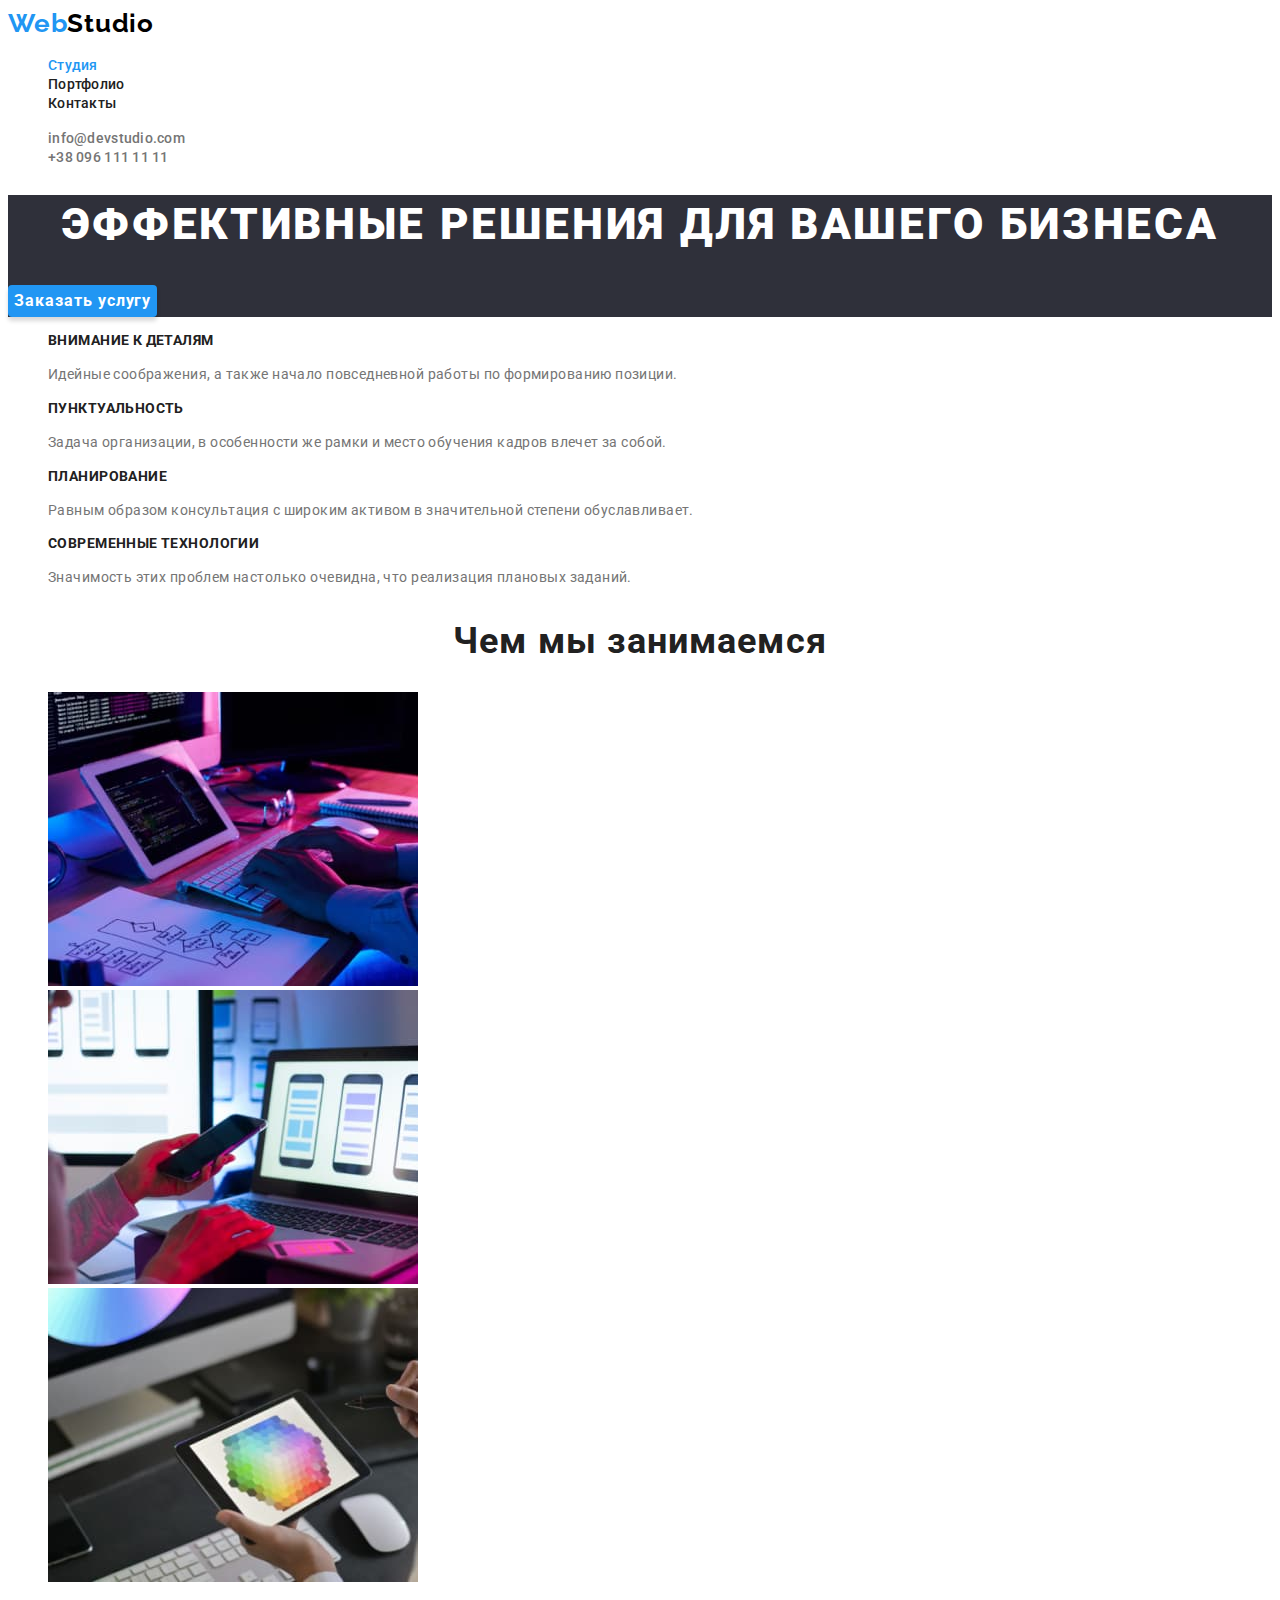
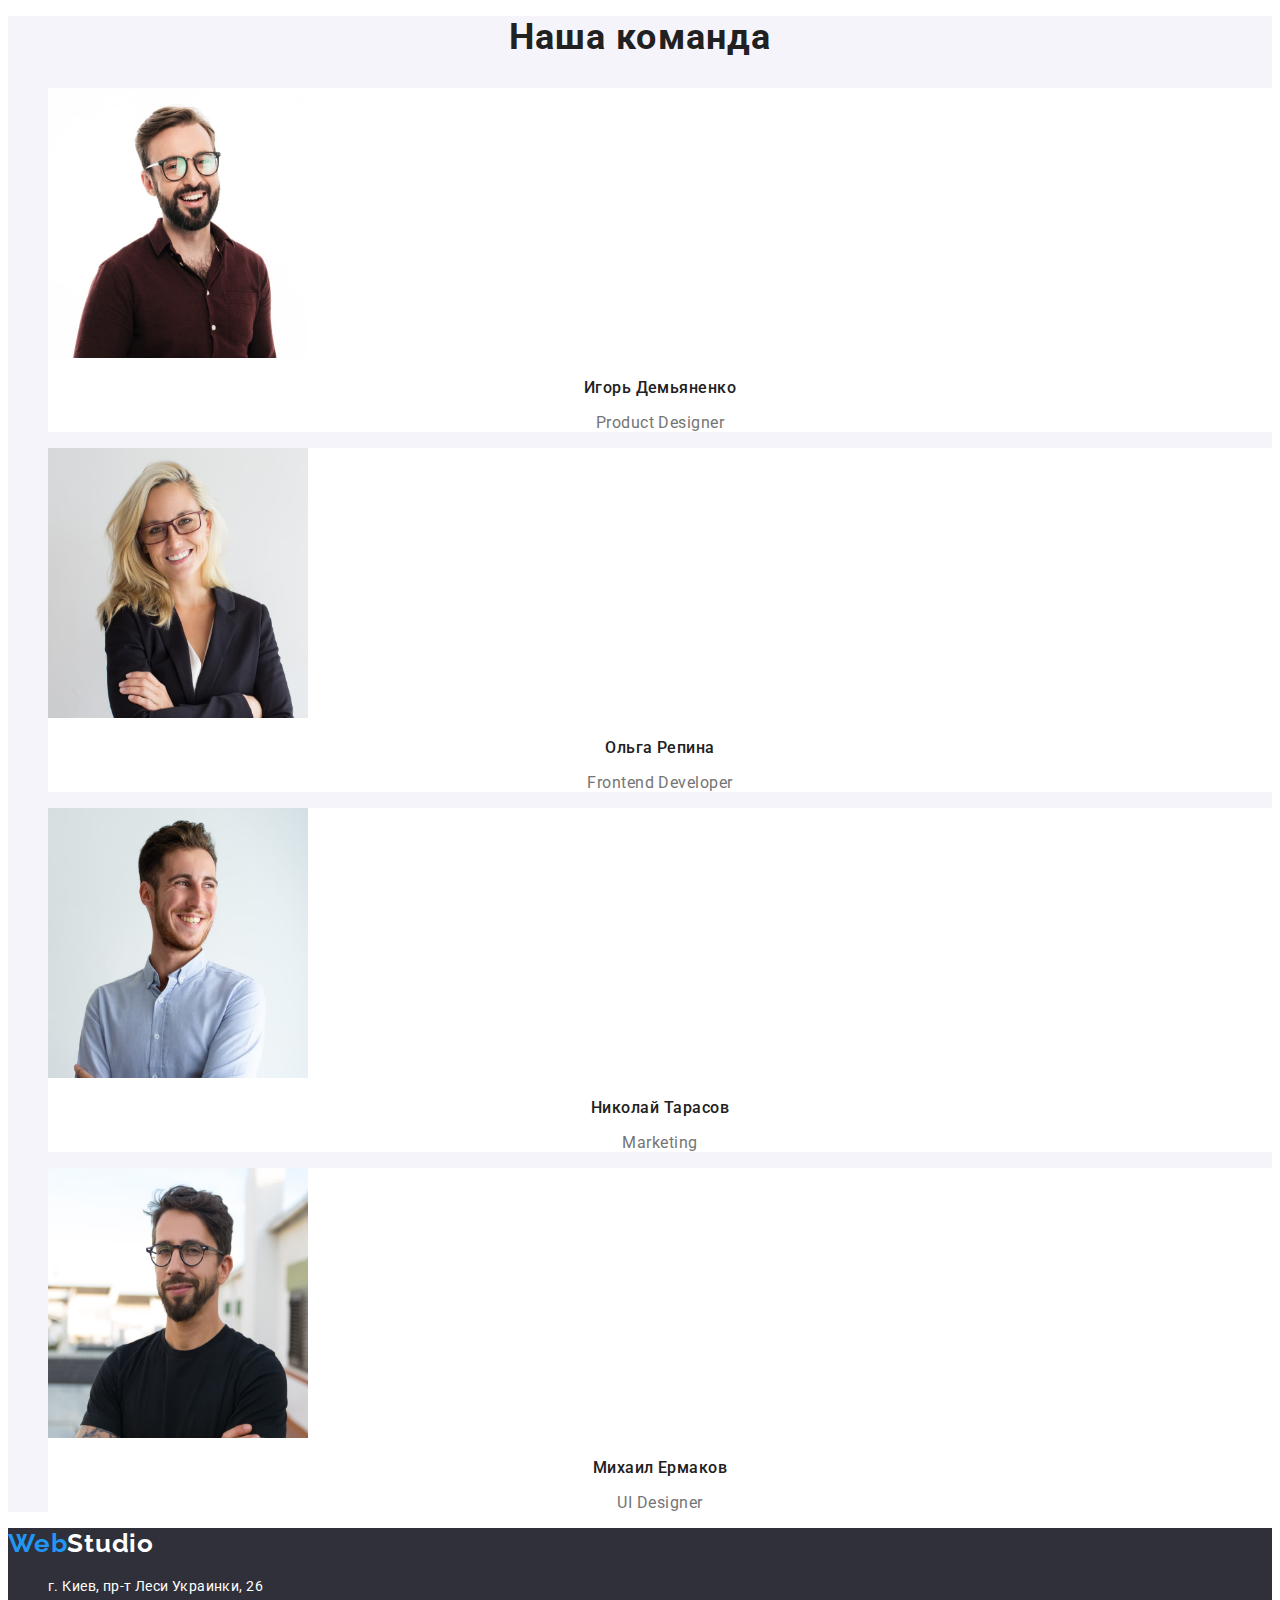
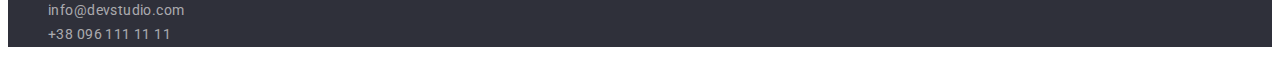
==== index.html @ 687f5101 "Добавляет файлы" ====
<!DOCTYPE html>
<html lang="ru">
<head>
    <meta charset="UTF-8">
    <meta http-equiv="X-UA-Compatible" content="IE=edge">
    <meta name="viewport" content="width=device-width, initial-scale=1.0">
    <title>Вебстудия</title>
    <link rel="preconnect" href="https://fonts.googleapis.com">
    <link rel="preconnect" href="https://fonts.gstatic.com" crossorigin>
    <link href="https://fonts.googleapis.com/css2?family=Raleway:wght@700&family=Roboto:wght@400;500;700;900&display=swap" rel="stylesheet">
    <link rel="stylesheet" href="./css/style.css">
</head>
<body>
    <!-- ===HEADER=== -->
    <header>
        <nav class="nav-list">
            <a href="./index.html" class="logo-web" lang="en">Web<span class="logo-studio-header" lang="en">Studio</span></a>
            <ul class="list">
                <li><a href="./index.html" class="nav-link current">Студия</a></li>
                <li><a href="./portfolio.html" class="nav-link">Портфолио</a></li>
                <li><a href="" class="nav-link">Контакты</a></li>
            </ul>
        </nav>
            <ul class="contacts-menu list">
                <li><a href="mailto:info@devstudio.com" class="contacts">info@devstudio.com</a></li>
                <li><a href="tel:+380961111111" class="contacts">+38 096 111 11 11</a></li>
            </ul>               
    </header>
    <main>
        <!-- ===HERO=== -->
        <section class="hero">
            <h1 class="hero-title">Эффективные решения для вашего бизнеса</h1>
            <button type="button" class="button-hero">Заказать услугу</button>
        </section>
        <!-- ===FEATURES=== -->
        <section class="features">
            <ul class="list">
                <li>
                    <h3 class="features-list">Внимание к деталям</h3>
                    <p class="features-text">Идейные соображения, а также начало повседневной работы по формированию позиции.</p>
                </li>
                <li>
                    <h3 class="features-list">Пунктуальность</h3>
                    <p class="features-text">Задача организации, в особенности же рамки и место обучения кадров влечет за собой.</p>  
                </li>
                <li>
                    <h3 class="features-list">Планирование</h3>
                    <p class="features-text">Равным образом консультация с широким активом в значительной степени обуславливает.</p>
                </li>
                <li>
                    <h3 class="features-list">Современные технологии</h3>
                    <p class="features-text">Значимость этих проблем настолько очевидна, что реализация плановых заданий.</p>
                </li>
            </ul>
        </section>
        <!-- ===WORK=== -->
        <section class="work">
            <h2 class="work-title">Чем мы занимаемся</h2>
            <ul class="list">
                <li><img src="./images/gallery/box1.jpg" alt="Сотрудник набирает код" width="370" height="294"></li>
                <li><img src="./images/gallery/box2.jpg" alt="Сотрудник разрабатывает дизайн" width="370" height="294"></li>
                <li><img src="./images/gallery/box3.jpg" alt="Сотрудник выбирает палитру" width="370" height="294"></li>
            </ul>
        </section>
        <!-- ===EMPLOYEES=== -->
        <section class="employees">
            <h2 class="employees-title">Наша команда</h2>
            <ul class="employees-list list">
                <li class="employees-card">
                    <img src="./images/employees/demyanenko.jpg" alt="Сотрудник1" width="260" height="270">
                    <h3 class="emloyees-name">Игорь Демьяненко</h3>
                    <p lang="en" class="employees-position">Product Designer</p>
                </li>
                <li class="employees-card">
                    <img src="./images/employees/repina.jpg" alt="Сотрудник2" width="260" height="270">
                    <h3 class="emloyees-name">Ольга Репина</h3>
                    <p lang="en" class="employees-position">Frontend Developer</p>
                </li>
                <li class="employees-card">
                    <img src="./images/employees/tarasov.jpg" alt="Сотрудник3" width="260" height="270">
                    <h3 class="emloyees-name">Николай Тарасов</h3>
                    <p lang="en" class="employees-position">Marketing</p>
                </li>
                <li class="employees-card">
                    <img src="./images/employees/ermakov.jpg" alt="Сотрудник4" width="260" height="270">
                    <h3 class="emloyees-name">Михаил Ермаков</h3>
                    <p lang="en" class="employees-position">UI Designer</p>
                </li>
            </ul>
        </section>
    </main>
   <!-- ===FOOTER=== -->
   <footer class="footer">
    <a href="./index.html" class="logo-web">Web<span class="logo-studio-footer">Studio</span></a>
    <address class="address">
        <ul class="list">
            <li><a href="https://goo.gl/maps/pquwaDmDGUW4F4mW9" target="_blank" rel="noopen noreferrer" class="address-office">г. Киев, пр-т Леси Украинки, 26</a></li>
            <li><a href="mailto:info@devstudio.com" class="contacts-footer">info@devstudio.com</a></li>
            <li><a href="tel:+380961111111" class="contacts-footer">+38 096 111 11 11</a></li>
        </ul>
    </address>   
</footer>
</body>
</html>
---- css/style.css ----
:root {
    --primary-background-color: #FFFFFF;
    --secondary-background-color: #F5F4FA;
    --footer-background-color: #2F303A;
    --employee-background-color: #F5F4FA;
    --hover-bg-color-button: #188CE8;
    --primary-text-color: #212121;
    --title-text-color: #757575;
    --accent-color: #2196F3;
    --shadows-color: #ECECEC;
    --second-logo-color: #000000;
 }

body {
    background-color: var(--primary-background-color);
    color: var(--primary-text-color);
    font-family: 'Roboto', sans-serif;
}
.list {
    list-style: none;
}
a {
    text-decoration: none;
}
[type] {
    font-family: 'Roboto';
    font-style: normal;
}

/* ===HEADER=== */
.logo-web {
    color: var(--accent-color);
    font-family: 'Raleway', sans-serif;
    font-size: 26px;
    font-weight: bold;
}
.logo-studio-header {
    color: var(--second-logo-color);
    font-family: 'Raleway', sans-serif;
    font-size: 26px;
    font-weight: bold;
}
.logo-web:focus,
.logo-studio:focus {
    color: var(--accent-color);
}

.nav-list .nav-link {
    color: var(--primary-text-color);
    font-weight: 500;
    font-size: 14px;
    line-height: 1.14;
    letter-spacing: 0.02em;
}
.nav-link:hover,
.nav-link:focus {
    color: var(--accent-color);
}
.contacts-menu .contacts {
    color: var(--title-text-color);
    font-weight: 500;
    font-size: 14px;
    line-height: 1.14;
    letter-spacing: 0.02em;
}
.contacts:hover,
.contacts:focus {
    color: var(--accent-color);
}
.nav-list .current {
    color: var(--accent-color);
}

/* ===HERO=== */
.hero {
    background-color: var(--footer-background-color);
}
.hero-title {
    font-weight: 900;
    font-size: 44px;
    line-height: 1.36;
    text-align: center;
    letter-spacing: 0.06em;
    text-transform: uppercase;
    color: var(--primary-background-color);
}
.button-hero {
    font-weight: 700;
    font-size: 16px;
    line-height: 1.88;    
    letter-spacing: 0.06em;
    color: var(--primary-background-color);
    background: var(--accent-color);
    box-shadow: 0px 4px 4px rgba(0, 0, 0, 0.15);
    border-radius: 4px;
    border: transparent;
    cursor: pointer;
}
.button-hero:hover,
.button-hero:focus {
    background-color: var(--hover-bg-color-button);
}

/* <!-- ===FEATURES=== --> */
.features .features-list {
    font-weight: 700;
    font-size: 14px;
    line-height: 1.14;
    letter-spacing: 0.03em;
    text-transform: uppercase;
    color: var(--primary-text-color);
}
.features .features-text {
    font-size: 14px;
    line-height: 1.71;
    letter-spacing: 0.03em;
    color: var(--title-text-color);
    }

    /* <!-- ===WORK=== --> */
.work .work-title {
    font-weight: 700;
    font-size: 36px;
    line-height: 1.17;
    text-align: center;
    letter-spacing: 0.03em;
    color: var(--primary-text-color);     
    }

    /* <!-- ===EMPLOYEES=== --> */
.employees {
    background-color: var(--employee-background-color);
    }
.employees-card {
    background-color: var(--primary-background-color);
}
.employees .employees-title {
    font-weight: 700;
    font-size: 36px;
    line-height: 1.17;
    text-align: center;
    letter-spacing: 0.03em;
    color: var(--primary-text-color);       
    }
.employees .emloyees-name {
    font-weight: 500;
    font-size: 16px;
    line-height: 1.19;
    text-align: center;
    letter-spacing: 0.03em;
    color: var(--primary-text-color);
}
.employees .employees-position {
    font-size: 16px;
    line-height: 1.19;
    text-align: center;
    letter-spacing: 0.03em;
    color: var(--title-text-color);
}

/* <!-- ===FOOTER=== --> */
.footer {
    background-color: var(--footer-background-color);
}
.logo-web {
    font-family: 'Raleway';
    font-style: normal;
    font-weight: 700;
    font-size: 26px;
    line-height: 1.19;
    letter-spacing: 0.03em;
    color: var(--accent-color);
}
.logo-studio-footer {
    color: var(--primary-background-color);
    font-family: 'Raleway';
    font-style: normal;
    font-weight: 700;
    font-size: 26px;
    line-height: 1.19;
    letter-spacing: 0.03em;
}

.address .address-office {
    font-style: normal;
    font-weight: 400;
    font-size: 14px;
    line-height: 1.71;
    letter-spacing: 0.03em;
    color: var(--primary-background-color);
    }
.address .contacts-footer {
    font-style: normal;
    font-weight: 400;
    font-size: 14px;
    line-height: 1.71;
    letter-spacing: 0.03em;
    color: rgba(255, 255, 255, 0.6);
}
.address-office:focus,
.contacts-footer:focus,
.address-office:hover,
.contacts-footer:hover {
    color: var(--accent-color);
}

/* ===POTFOLIO=== */
.menu .button-menu {
    font-weight: 500;
    font-size: 16px;
    line-height: 1.6;
    letter-spacing: 0.03em;
    border: transparent;
    color: var(--primary-text-color);
    background-color: var(--employee-background-color);
    cursor: pointer;
}
.button-menu:hover,
.button-menu:focus {
    font-weight: 500;
    font-size: 16px;
    line-height: 1.6;
    text-align: center;
    letter-spacing: 0.03em;
    background-color: #2196F3;
    color: var(--primary-background-color);
    box-shadow: 0px 3px 1px rgba(0, 0, 0, 0.1), 0px 1px 2px rgba(0, 0, 0, 0.08), 0px 2px 2px rgba(0, 0, 0, 0.12);
    border-radius: 4px;
}
.sub-menu .sub-menu-title {
    font-weight: 700;
    font-size: 18px;
    line-height: 2;
    letter-spacing: 0.06em;
    columns: var(--primary-text-color);
}
.sub-menu .sub-menu-text {
    font-size: 16px;
    line-height: 1.88;
    letter-spacing: 0.03em;
    color: var(--title-text-color);
}
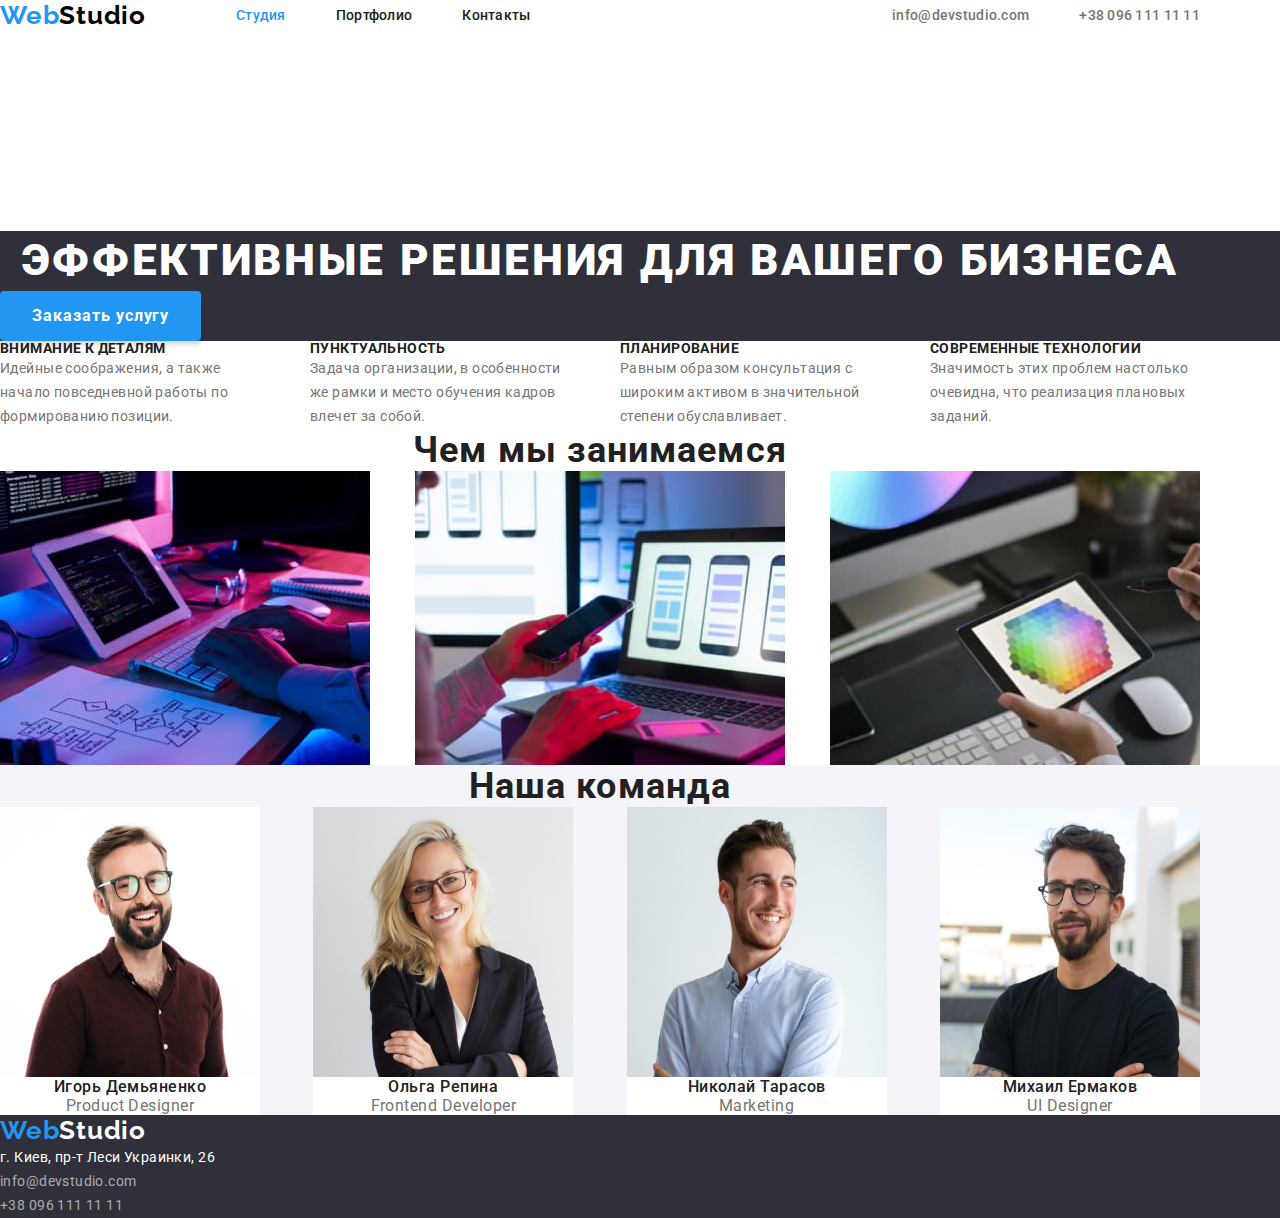
==== commit f3302742: "Добавляет флексбоксы" ====
--- a/index.html
+++ b/index.html
@@ -8,97 +8,112 @@
     <link rel="preconnect" href="https://fonts.googleapis.com">
     <link rel="preconnect" href="https://fonts.gstatic.com" crossorigin>
     <link href="https://fonts.googleapis.com/css2?family=Raleway:wght@700&family=Roboto:wght@400;500;700;900&display=swap" rel="stylesheet">
+    <link rel="stylesheet" href="https://cdn.jsdelivr.net/npm/modern-normalize@1.1.0/modern-normalize.min.css">
     <link rel="stylesheet" href="./css/style.css">
 </head>
 <body>
     <!-- ===HEADER=== -->
     <header>
-        <nav class="nav-list">
-            <a href="./index.html" class="logo-web" lang="en">Web<span class="logo-studio-header" lang="en">Studio</span></a>
-            <ul class="list">
-                <li><a href="./index.html" class="nav-link current">Студия</a></li>
-                <li><a href="./portfolio.html" class="nav-link">Портфолио</a></li>
-                <li><a href="" class="nav-link">Контакты</a></li>
-            </ul>
-        </nav>
-            <ul class="contacts-menu list">
-                <li><a href="mailto:info@devstudio.com" class="contacts">info@devstudio.com</a></li>
-                <li><a href="tel:+380961111111" class="contacts">+38 096 111 11 11</a></li>
-            </ul>               
+        <div class="container">
+            <div class="menu-container">
+                <nav class="nav-list">
+                    <a href="./index.html" class="logo-web" lang="en">Web<span class="logo-studio-header" lang="en">Studio</span></a>
+                    <ul class="site-nav list">
+                        <li class="item"><a href="./index.html" class="nav-link current">Студия</a></li>
+                        <li class="item"><a href="./portfolio.html" class="nav-link">Портфолио</a></li>
+                        <li class="item"><a href="" class="nav-link">Контакты</a></li>
+                    </ul>
+                </nav>
+                    <ul class="contacts-menu list">
+                        <li class="item"><a href="mailto:info@devstudio.com" class="contacts">info@devstudio.com</a></li>
+                        <li class="item"><a href="tel:+380961111111" class="contacts">+38 096 111 11 11</a></li>
+                    </ul>       
+            </div>        
+        </div>
     </header>
     <main>
         <!-- ===HERO=== -->
         <section class="hero">
-            <h1 class="hero-title">Эффективные решения для вашего бизнеса</h1>
-            <button type="button" class="button-hero">Заказать услугу</button>
+            <div class="container">
+                <h1 class="hero-title">Эффективные решения для вашего бизнеса</h1>
+                <button type="button" class="button-hero">Заказать услугу</button>
+            </div>
         </section>
         <!-- ===FEATURES=== -->
         <section class="features">
-            <ul class="list">
-                <li>
-                    <h3 class="features-list">Внимание к деталям</h3>
-                    <p class="features-text">Идейные соображения, а также начало повседневной работы по формированию позиции.</p>
-                </li>
-                <li>
-                    <h3 class="features-list">Пунктуальность</h3>
-                    <p class="features-text">Задача организации, в особенности же рамки и место обучения кадров влечет за собой.</p>  
-                </li>
-                <li>
-                    <h3 class="features-list">Планирование</h3>
-                    <p class="features-text">Равным образом консультация с широким активом в значительной степени обуславливает.</p>
-                </li>
-                <li>
-                    <h3 class="features-list">Современные технологии</h3>
-                    <p class="features-text">Значимость этих проблем настолько очевидна, что реализация плановых заданий.</p>
-                </li>
-            </ul>
+            <div class="container">
+                <ul class="features-container list">
+                    <li class="item">
+                        <h3 class="features-list">Внимание к деталям</h3>
+                        <p class="features-text">Идейные соображения, а также начало повседневной работы по формированию позиции.</p>
+                    </li>
+                    <li class="item">
+                        <h3 class="features-list">Пунктуальность</h3>
+                        <p class="features-text">Задача организации, в особенности же рамки и место обучения кадров влечет за собой.</p>  
+                    </li>
+                    <li class="item">
+                        <h3 class="features-list">Планирование</h3>
+                        <p class="features-text">Равным образом консультация с широким активом в значительной степени обуславливает.</p>
+                    </li>
+                    <li class="item">
+                        <h3 class="features-list">Современные технологии</h3>
+                        <p class="features-text">Значимость этих проблем настолько очевидна, что реализация плановых заданий.</p>
+                    </li>
+                </ul>
+            </div>
         </section>
         <!-- ===WORK=== -->
         <section class="work">
-            <h2 class="work-title">Чем мы занимаемся</h2>
-            <ul class="list">
-                <li><img src="./images/gallery/box1.jpg" alt="Сотрудник набирает код" width="370" height="294"></li>
-                <li><img src="./images/gallery/box2.jpg" alt="Сотрудник разрабатывает дизайн" width="370" height="294"></li>
-                <li><img src="./images/gallery/box3.jpg" alt="Сотрудник выбирает палитру" width="370" height="294"></li>
-            </ul>
+            <div class="container">
+                <h2 class="work-title">Чем мы занимаемся</h2>
+                <ul class="work-container list">
+                    <li><img src="./images/gallery/box1.jpg" alt="Сотрудник набирает код" width="370" height="294"></li>
+                    <li><img src="./images/gallery/box2.jpg" alt="Сотрудник разрабатывает дизайн" width="370" height="294"></li>
+                    <li><img src="./images/gallery/box3.jpg" alt="Сотрудник выбирает палитру" width="370" height="294"></li>
+                </ul>
+            </div>
         </section>
         <!-- ===EMPLOYEES=== -->
         <section class="employees">
-            <h2 class="employees-title">Наша команда</h2>
-            <ul class="employees-list list">
-                <li class="employees-card">
-                    <img src="./images/employees/demyanenko.jpg" alt="Сотрудник1" width="260" height="270">
-                    <h3 class="emloyees-name">Игорь Демьяненко</h3>
-                    <p lang="en" class="employees-position">Product Designer</p>
-                </li>
-                <li class="employees-card">
-                    <img src="./images/employees/repina.jpg" alt="Сотрудник2" width="260" height="270">
-                    <h3 class="emloyees-name">Ольга Репина</h3>
-                    <p lang="en" class="employees-position">Frontend Developer</p>
-                </li>
-                <li class="employees-card">
-                    <img src="./images/employees/tarasov.jpg" alt="Сотрудник3" width="260" height="270">
-                    <h3 class="emloyees-name">Николай Тарасов</h3>
-                    <p lang="en" class="employees-position">Marketing</p>
-                </li>
-                <li class="employees-card">
-                    <img src="./images/employees/ermakov.jpg" alt="Сотрудник4" width="260" height="270">
-                    <h3 class="emloyees-name">Михаил Ермаков</h3>
-                    <p lang="en" class="employees-position">UI Designer</p>
-                </li>
-            </ul>
+            <div class="container">
+                <h2 class="employees-title">Наша команда</h2>
+                <ul class="employees-container list">
+                    <li class="employees-card">
+                        <img src="./images/employees/demyanenko.jpg" alt="Сотрудник1" width="260" height="270">
+                        <h3 class="emloyees-name">Игорь Демьяненко</h3>
+                        <p lang="en" class="employees-position">Product Designer</p>
+                    </li>
+                    <li class="employees-card">
+                        <img src="./images/employees/repina.jpg" alt="Сотрудник2" width="260" height="270">
+                        <h3 class="emloyees-name">Ольга Репина</h3>
+                        <p lang="en" class="employees-position">Frontend Developer</p>
+                    </li>
+                    <li class="employees-card">
+                        <img src="./images/employees/tarasov.jpg" alt="Сотрудник3" width="260" height="270">
+                        <h3 class="emloyees-name">Николай Тарасов</h3>
+                        <p lang="en" class="employees-position">Marketing</p>
+                    </li>
+                    <li class="employees-card">
+                        <img src="./images/employees/ermakov.jpg" alt="Сотрудник4" width="260" height="270">
+                        <h3 class="emloyees-name">Михаил Ермаков</h3>
+                        <p lang="en" class="employees-position">UI Designer</p>
+                    </li>
+                </ul>
+            </div>
         </section>
     </main>
    <!-- ===FOOTER=== -->
    <footer class="footer">
-    <a href="./index.html" class="logo-web">Web<span class="logo-studio-footer">Studio</span></a>
-    <address class="address">
+    <div class="container">
+        <a href="./index.html" class="logo-web">Web<span class="logo-studio-footer">Studio</span></a>
+        <address class="address">
         <ul class="list">
             <li><a href="https://goo.gl/maps/pquwaDmDGUW4F4mW9" target="_blank" rel="noopen noreferrer" class="address-office">г. Киев, пр-т Леси Украинки, 26</a></li>
             <li><a href="mailto:info@devstudio.com" class="contacts-footer">info@devstudio.com</a></li>
             <li><a href="tel:+380961111111" class="contacts-footer">+38 096 111 11 11</a></li>
         </ul>
     </address>   
+    </div>
 </footer>
 </body>
 </html>--- a/css/style.css
+++ b/css/style.css
@@ -16,6 +16,18 @@
     color: var(--primary-text-color);
     font-family: 'Roboto', sans-serif;
 }
+h1, h2, h3, p {
+    margin-top: 0;
+    margin-bottom: 0;
+}
+ul {
+    margin-top: 0;
+    margin-bottom: 0;
+    padding-left: 0;
+}
+img {
+    display: block;
+}
 .list {
     list-style: none;
 }
@@ -25,6 +37,14 @@
 [type] {
     font-family: 'Roboto';
     font-style: normal;
+}
+.container {
+    width: 1200px;
+}
+.menu-container {
+    display: flex;
+    align-items: center;
+    justify-content: space-between;
 }
 
 /* ===HEADER=== */
@@ -44,7 +64,18 @@
 .logo-studio:focus {
     color: var(--accent-color);
 }
-
+.site-nav {
+    display: flex;
+    align-items: center;
+    margin-left: 90px;
+}
+.nav-list {
+    display: flex;
+    align-items: center;
+}
+.site-nav .item:not(:last-child) {
+    margin-right: 50px;
+}
 .nav-list .nav-link {
     color: var(--primary-text-color);
     font-weight: 500;
@@ -55,6 +86,13 @@
 .nav-link:hover,
 .nav-link:focus {
     color: var(--accent-color);
+}
+.contacts-menu {
+    display: flex;
+    
+}
+.contacts-menu .item +.item {
+    margin-left: 50px;
 }
 .contacts-menu .contacts {
     color: var(--title-text-color);
@@ -76,6 +114,7 @@
     background-color: var(--footer-background-color);
 }
 .hero-title {
+    margin-top: 200px;
     font-weight: 900;
     font-size: 44px;
     line-height: 1.36;
@@ -85,6 +124,7 @@
     color: var(--primary-background-color);
 }
 .button-hero {
+    padding: 10px 32px;
     font-weight: 700;
     font-size: 16px;
     line-height: 1.88;    
@@ -102,6 +142,13 @@
 }
 
 /* <!-- ===FEATURES=== --> */
+.features-container {
+    display: flex;
+    justify-content: space-between;
+}
+.features-container .item {
+    width: 270px;
+}
 .features .features-list {
     font-weight: 700;
     font-size: 14px;
@@ -117,7 +164,11 @@
     color: var(--title-text-color);
     }
 
-    /* <!-- ===WORK=== --> */
+/* <!-- ===WORK=== --> */
+.work-container {
+    display: flex;
+    justify-content: space-between;
+}
 .work .work-title {
     font-weight: 700;
     font-size: 36px;
@@ -127,7 +178,11 @@
     color: var(--primary-text-color);     
     }
 
-    /* <!-- ===EMPLOYEES=== --> */
+/* <!-- ===EMPLOYEES=== --> */
+.employees-container {
+    display: flex;
+    justify-content:space-between;
+}
 .employees {
     background-color: var(--employee-background-color);
     }
@@ -227,16 +282,30 @@
     box-shadow: 0px 3px 1px rgba(0, 0, 0, 0.1), 0px 1px 2px rgba(0, 0, 0, 0.08), 0px 2px 2px rgba(0, 0, 0, 0.12);
     border-radius: 4px;
 }
-.sub-menu .sub-menu-title {
+.page-menu-container {
+    display: flex;
+    justify-content: center;
+}
+.page-menu-container .item:not(:last-child) {
+    margin-right: 8px;
+}
+.sub-menu-container .sub-menu-title {
     font-weight: 700;
     font-size: 18px;
     line-height: 2;
     letter-spacing: 0.06em;
     columns: var(--primary-text-color);
 }
-.sub-menu .sub-menu-text {
+.sub-menu-container .sub-menu-text {
     font-size: 16px;
     line-height: 1.88;
     letter-spacing: 0.03em;
     color: var(--title-text-color);
 }
+.sub-menu-container {
+    display: flex;
+    flex-wrap: wrap;
+}
+.sub-menu-container .item {
+    margin-right: 30px;
+}
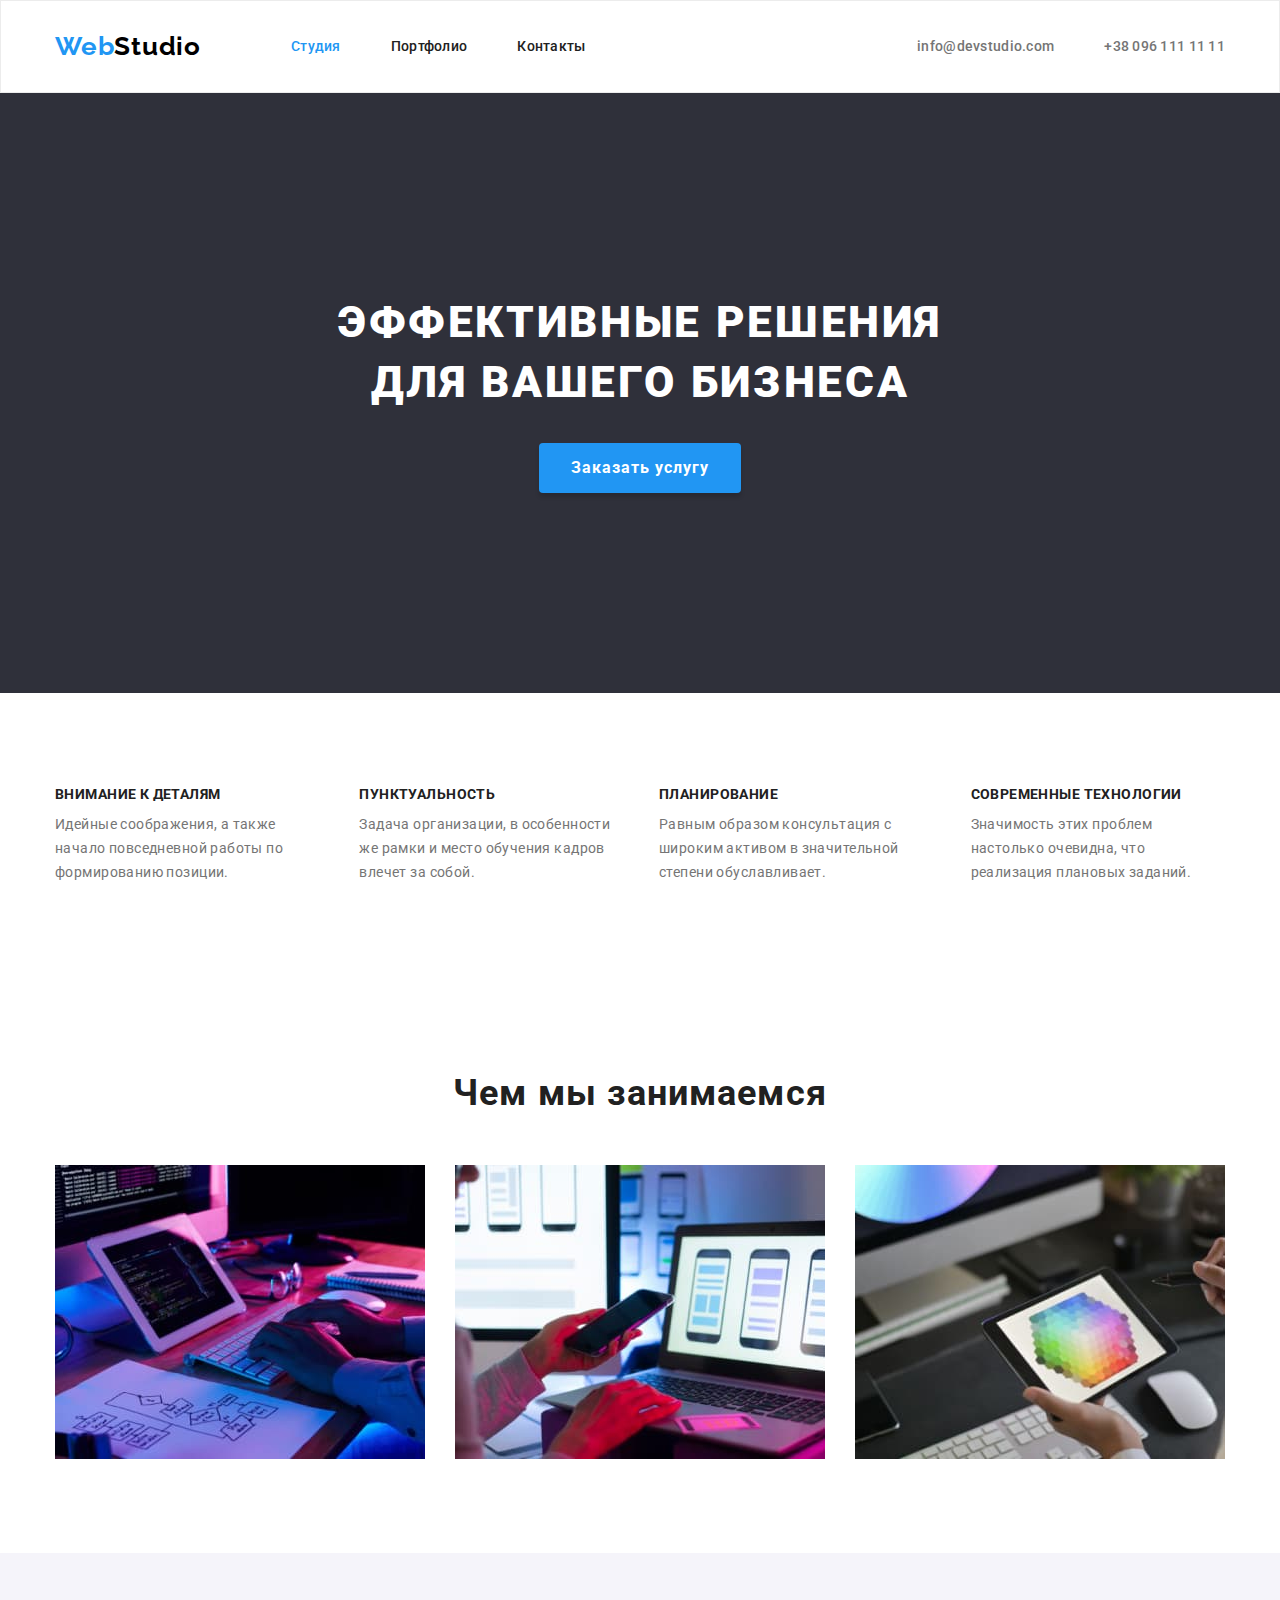
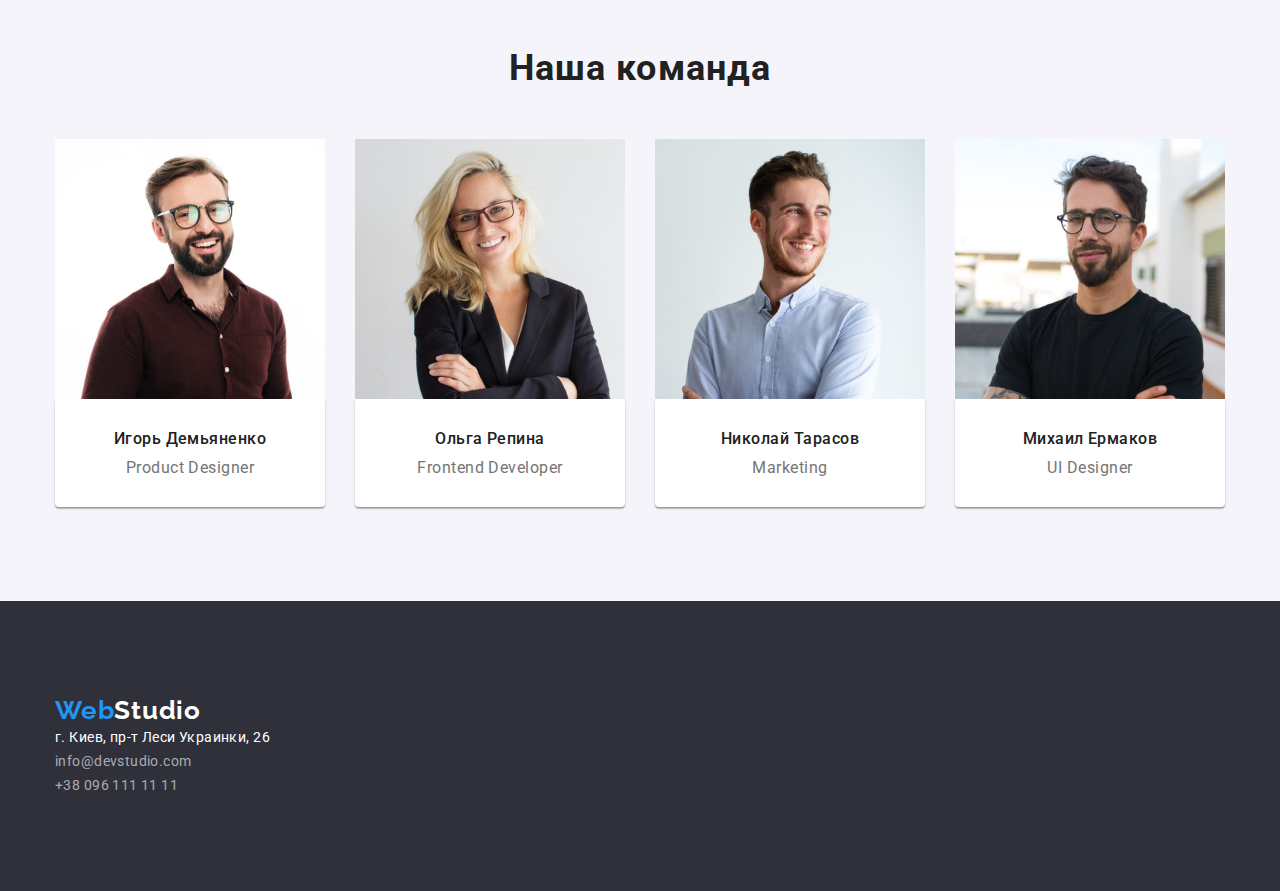
==== commit de3d3c8c: "Добавляет флексы" ====
--- a/index.html
+++ b/index.html
@@ -14,33 +14,33 @@
 <body>
     <!-- ===HEADER=== -->
     <header>
-        <div class="container">
-            <div class="menu-container">
-                <nav class="nav-list">
-                    <a href="./index.html" class="logo-web" lang="en">Web<span class="logo-studio-header" lang="en">Studio</span></a>
-                    <ul class="site-nav list">
-                        <li class="item"><a href="./index.html" class="nav-link current">Студия</a></li>
-                        <li class="item"><a href="./portfolio.html" class="nav-link">Портфолио</a></li>
-                        <li class="item"><a href="" class="nav-link">Контакты</a></li>
-                    </ul>
-                </nav>
-                    <ul class="contacts-menu list">
-                        <li class="item"><a href="mailto:info@devstudio.com" class="contacts">info@devstudio.com</a></li>
-                        <li class="item"><a href="tel:+380961111111" class="contacts">+38 096 111 11 11</a></li>
-                    </ul>       
-            </div>        
-        </div>
+       <div class="container header-container">
+        <nav class="nav-list">
+           <div class="logo">
+            <a href="./index.html" class="logo-web" lang="en">Web<span class="logo-studio-header" lang="en">Studio</span></a>
+           </div>
+            <ul class="nav-menu list">
+                <li class="item"><a href="./index.html" class="nav-link current">Студия</a></li>
+                <li class="item"><a href="./portfolio.html" class="nav-link">Портфолио</a></li>
+                <li class="item"><a href="" class="nav-link">Контакты</a></li>
+            </ul>
+        </nav>
+            <ul class="contacts-menu list">
+                <li class="item"><a href="mailto:info@devstudio.com" class="contacts">info@devstudio.com</a></li>
+                <li class="item"><a href="tel:+380961111111" class="contacts">+38 096 111 11 11</a></li>
+            </ul>    
+       </div>           
     </header>
     <main>
         <!-- ===HERO=== -->
-        <section class="hero">
+        <section class="hero section">
             <div class="container">
-                <h1 class="hero-title">Эффективные решения для вашего бизнеса</h1>
+                <h1 class="hero-title">Эффективные решения<br>для вашего бизнеса</h1>
                 <button type="button" class="button-hero">Заказать услугу</button>
             </div>
         </section>
         <!-- ===FEATURES=== -->
-        <section class="features">
+        <section class="features section">
             <div class="container">
                 <ul class="features-container list">
                     <li class="item">
@@ -63,57 +63,65 @@
             </div>
         </section>
         <!-- ===WORK=== -->
-        <section class="work">
+        <section class="work section">
             <div class="container">
                 <h2 class="work-title">Чем мы занимаемся</h2>
                 <ul class="work-container list">
-                    <li><img src="./images/gallery/box1.jpg" alt="Сотрудник набирает код" width="370" height="294"></li>
-                    <li><img src="./images/gallery/box2.jpg" alt="Сотрудник разрабатывает дизайн" width="370" height="294"></li>
-                    <li><img src="./images/gallery/box3.jpg" alt="Сотрудник выбирает палитру" width="370" height="294"></li>
+                    <li class="item"><img src="./images/gallery/box1.jpg" alt="Сотрудник набирает код" width="370" height="294"></li>
+                    <li class="item"><img src="./images/gallery/box2.jpg" alt="Сотрудник разрабатывает дизайн" width="370" height="294"></li>
+                    <li class="item"><img src="./images/gallery/box3.jpg" alt="Сотрудник выбирает палитру" width="370" height="294"></li>
                 </ul>
             </div>
         </section>
         <!-- ===EMPLOYEES=== -->
-        <section class="employees">
-            <div class="container">
+        <section class="employees section">
+           <div class="container">
                 <h2 class="employees-title">Наша команда</h2>
-                <ul class="employees-container list">
-                    <li class="employees-card">
-                        <img src="./images/employees/demyanenko.jpg" alt="Сотрудник1" width="260" height="270">
-                        <h3 class="emloyees-name">Игорь Демьяненко</h3>
-                        <p lang="en" class="employees-position">Product Designer</p>
-                    </li>
-                    <li class="employees-card">
-                        <img src="./images/employees/repina.jpg" alt="Сотрудник2" width="260" height="270">
-                        <h3 class="emloyees-name">Ольга Репина</h3>
-                        <p lang="en" class="employees-position">Frontend Developer</p>
-                    </li>
-                    <li class="employees-card">
-                        <img src="./images/employees/tarasov.jpg" alt="Сотрудник3" width="260" height="270">
-                        <h3 class="emloyees-name">Николай Тарасов</h3>
-                        <p lang="en" class="employees-position">Marketing</p>
-                    </li>
-                    <li class="employees-card">
-                        <img src="./images/employees/ermakov.jpg" alt="Сотрудник4" width="260" height="270">
-                        <h3 class="emloyees-name">Михаил Ермаков</h3>
-                        <p lang="en" class="employees-position">UI Designer</p>
-                    </li>
-                </ul>
+                    <ul class="employees-container list">
+                        <li class="employees-card">
+                            <img src="./images/employees/demyanenko.jpg" alt="Сотрудник1" width="270" height="260">
+                            <div class="employees-card-container">
+                                <h3 class="emloyees-name">Игорь Демьяненко</h3>
+                                <p lang="en" class="employees-position">Product Designer</p>
+                            </div>
+                        </li>
+                        <li class="employees-card">
+                            <img src="./images/employees/repina.jpg" alt="Сотрудник2" width="270" height="260">
+                            <div class="employees-card-container">
+                                <h3 class="emloyees-name">Ольга Репина</h3>
+                                <p lang="en" class="employees-position">Frontend Developer</p>
+                            </div>                         
+                        </li>
+                        <li class="employees-card">
+                            <img src="./images/employees/tarasov.jpg" alt="Сотрудник3" width="270" height="260">
+                            <div class="employees-card-container">
+                                <h3 class="emloyees-name">Николай Тарасов</h3>
+                                <p lang="en" class="employees-position">Marketing</p>
+                            </div>
+                        </li>
+                        <li class="employees-card">
+                            <img src="./images/employees/ermakov.jpg" alt="Сотрудник4" width="270" height="260">
+                            <div class="employees-card-container">
+                                <h3 class="emloyees-name">Михаил Ермаков</h3>
+                                <p lang="en" class="employees-position">UI Designer</p>
+                            </div>
+                        </li>
+                    </ul>
             </div>
         </section>
     </main>
    <!-- ===FOOTER=== -->
-   <footer class="footer">
-    <div class="container">
-        <a href="./index.html" class="logo-web">Web<span class="logo-studio-footer">Studio</span></a>
-        <address class="address">
-        <ul class="list">
-            <li><a href="https://goo.gl/maps/pquwaDmDGUW4F4mW9" target="_blank" rel="noopen noreferrer" class="address-office">г. Киев, пр-т Леси Украинки, 26</a></li>
-            <li><a href="mailto:info@devstudio.com" class="contacts-footer">info@devstudio.com</a></li>
-            <li><a href="tel:+380961111111" class="contacts-footer">+38 096 111 11 11</a></li>
-        </ul>
-    </address>   
-    </div>
-</footer>
+   <footer class="footer section">
+        <div class="container">
+            <a href="./index.html" class="logo-web">Web<span class="logo-studio-footer">Studio</span></a>
+            <address class="address">
+                <ul class="list">
+                    <li><a href="https://goo.gl/maps/pquwaDmDGUW4F4mW9" target="_blank" rel="noopen noreferrer" class="address-office">г. Киев, пр-т Леси Украинки, 26</a></li>
+                    <li><a href="mailto:info@devstudio.com" class="contacts-footer">info@devstudio.com</a></li>
+                    <li><a href="tel:+380961111111" class="contacts-footer">+38 096 111 11 11</a></li>
+                </ul>
+            </address>    
+        </div>
+    </footer>
 </body>
 </html>--- a/css/style.css
+++ b/css/style.css
@@ -16,6 +16,21 @@
     color: var(--primary-text-color);
     font-family: 'Roboto', sans-serif;
 }
+.list {
+    list-style: none;
+}
+a {
+    text-decoration: none;
+}
+[type] {
+    font-family: 'Roboto';
+    font-style: normal;
+}
+.section {
+    padding-top: 94px;
+    padding-bottom: 94px;
+}
+
 h1, h2, h3, p {
     margin-top: 0;
     margin-bottom: 0;
@@ -27,27 +42,31 @@
 }
 img {
     display: block;
-}
-.list {
-    list-style: none;
-}
-a {
-    text-decoration: none;
-}
-[type] {
-    font-family: 'Roboto';
-    font-style: normal;
+    max-width: 100%;
+    height: auto;
 }
 .container {
     width: 1200px;
-}
-.menu-container {
+    margin-left: auto;
+    margin-right: auto;
+    padding-left: 15px;
+    padding-right: 15px;
+}
+
+/* ===HEADER=== */
+.header-container {
     display: flex;
     align-items: center;
-    justify-content: space-between;
-}
-
-/* ===HEADER=== */
+}
+header {
+    padding-top: 30px;
+    padding-bottom: 30px;
+    border: 1px solid var(--shadows-color);
+}
+        /* LOGO */
+.logo {
+    margin-right: 90px;
+}
 .logo-web {
     color: var(--accent-color);
     font-family: 'Raleway', sans-serif;
@@ -64,19 +83,20 @@
 .logo-studio:focus {
     color: var(--accent-color);
 }
-.site-nav {
+.nav-list {
     display: flex;
     align-items: center;
-    margin-left: 90px;
-}
-.nav-list {
-    display: flex;
-    align-items: center;
-}
-.site-nav .item:not(:last-child) {
-    margin-right: 50px;
+}
+.nav-menu {
+    display: flex;
+    align-items: center;    
+}
+.nav-menu .item:not(:last-child) {
+margin-right: 50px;
 }
 .nav-list .nav-link {
+    padding-top: 30px;
+    padding-bottom: 30px;
     color: var(--primary-text-color);
     font-weight: 500;
     font-size: 14px;
@@ -89,12 +109,15 @@
 }
 .contacts-menu {
     display: flex;
-    
-}
-.contacts-menu .item +.item {
-    margin-left: 50px;
+    align-items: center;
+    margin-left: auto;
+}
+.contacts-menu .item:not(:last-child) {
+    margin-right: 50px;
 }
 .contacts-menu .contacts {
+    padding-top: 30px;
+    padding-bottom: 30px;
     color: var(--title-text-color);
     font-weight: 500;
     font-size: 14px;
@@ -111,10 +134,11 @@
 
 /* ===HERO=== */
 .hero {
+    padding-top: 200px;
+    padding-bottom: 200px;
     background-color: var(--footer-background-color);
 }
 .hero-title {
-    margin-top: 200px;
     font-weight: 900;
     font-size: 44px;
     line-height: 1.36;
@@ -124,6 +148,10 @@
     color: var(--primary-background-color);
 }
 .button-hero {
+    display: block;
+    margin-left: auto;
+    margin-right: auto;
+    margin-top: 30px;
     padding: 10px 32px;
     font-weight: 700;
     font-size: 16px;
@@ -140,16 +168,20 @@
 .button-hero:focus {
     background-color: var(--hover-bg-color-button);
 }
+.hero-center {
+    margin-left: auto;
+    margin-right: auto;
+}
 
 /* <!-- ===FEATURES=== --> */
 .features-container {
     display: flex;
-    justify-content: space-between;
-}
-.features-container .item {
-    width: 270px;
+}
+.features-container .item:not(:last-child) {
+    margin-right: 30px;
 }
 .features .features-list {
+    padding-bottom: 10px;
     font-weight: 700;
     font-size: 14px;
     line-height: 1.14;
@@ -167,9 +199,13 @@
 /* <!-- ===WORK=== --> */
 .work-container {
     display: flex;
-    justify-content: space-between;
+    justify-content: center;
+}
+.work-container .item:not(:last-child) {
+    margin-right: 30px;
 }
 .work .work-title {
+    padding-bottom: 50px;
     font-weight: 700;
     font-size: 36px;
     line-height: 1.17;
@@ -181,15 +217,25 @@
 /* <!-- ===EMPLOYEES=== --> */
 .employees-container {
     display: flex;
-    justify-content:space-between;
+}
+.employees-card:not(:last-child) {
+    margin-right: 30px;
 }
 .employees {
     background-color: var(--employee-background-color);
-    }
+}
 .employees-card {
     background-color: var(--primary-background-color);
 }
+.employees-card-container {
+    padding-top: 30px;
+    padding-bottom: 30px;
+    box-shadow: 0px 1px 3px rgba(0, 0, 0, 0.12), 0px 1px 1px rgba(0, 0, 0, 0.14), 0px 2px 1px rgba(0, 0, 0, 0.2);
+    border-radius: 0px 0px 4px 4px;
+
+}
 .employees .employees-title {
+    margin-bottom: 50px;
     font-weight: 700;
     font-size: 36px;
     line-height: 1.17;
@@ -198,6 +244,7 @@
     color: var(--primary-text-color);       
     }
 .employees .emloyees-name {
+    padding-bottom: 10px;
     font-weight: 500;
     font-size: 16px;
     line-height: 1.19;
@@ -260,11 +307,20 @@
 }
 
 /* ===POTFOLIO=== */
+.sub-menu-button {
+    display: flex;
+    justify-content: center;
+}
+.sub-menu-button .item:not(:last-child) {
+    margin-right: 8px;
+}
 .menu .button-menu {
+    padding: 6px 22px;
     font-weight: 500;
     font-size: 16px;
     line-height: 1.6;
     letter-spacing: 0.03em;
+    border-radius: 4px;
     border: transparent;
     color: var(--primary-text-color);
     background-color: var(--employee-background-color);
@@ -282,30 +338,32 @@
     box-shadow: 0px 3px 1px rgba(0, 0, 0, 0.1), 0px 1px 2px rgba(0, 0, 0, 0.08), 0px 2px 2px rgba(0, 0, 0, 0.12);
     border-radius: 4px;
 }
-.page-menu-container {
-    display: flex;
-    justify-content: center;
-}
-.page-menu-container .item:not(:last-child) {
-    margin-right: 8px;
-}
-.sub-menu-container .sub-menu-title {
+.sub-menu {
+    display: flex;
+    flex-wrap: wrap;
+    gap: 30px;
+    padding-top: 50px;  
+}
+.sub-menu .sub-menu-card {
+    border-bottom: 1px solid #EEEEEE;
+    border-right: 1px solid #EEEEEE;
+    border-left: 1px solid #EEEEEE;
+    padding-top: 20px;
+    padding-bottom: 20px;
+    padding-left: 24px;
+}
+
+.sub-menu .sub-menu-title {
     font-weight: 700;
     font-size: 18px;
     line-height: 2;
     letter-spacing: 0.06em;
     columns: var(--primary-text-color);
 }
-.sub-menu-container .sub-menu-text {
+.sub-menu .sub-menu-text {
+    
     font-size: 16px;
     line-height: 1.88;
     letter-spacing: 0.03em;
     color: var(--title-text-color);
 }
-.sub-menu-container {
-    display: flex;
-    flex-wrap: wrap;
-}
-.sub-menu-container .item {
-    margin-right: 30px;
-}
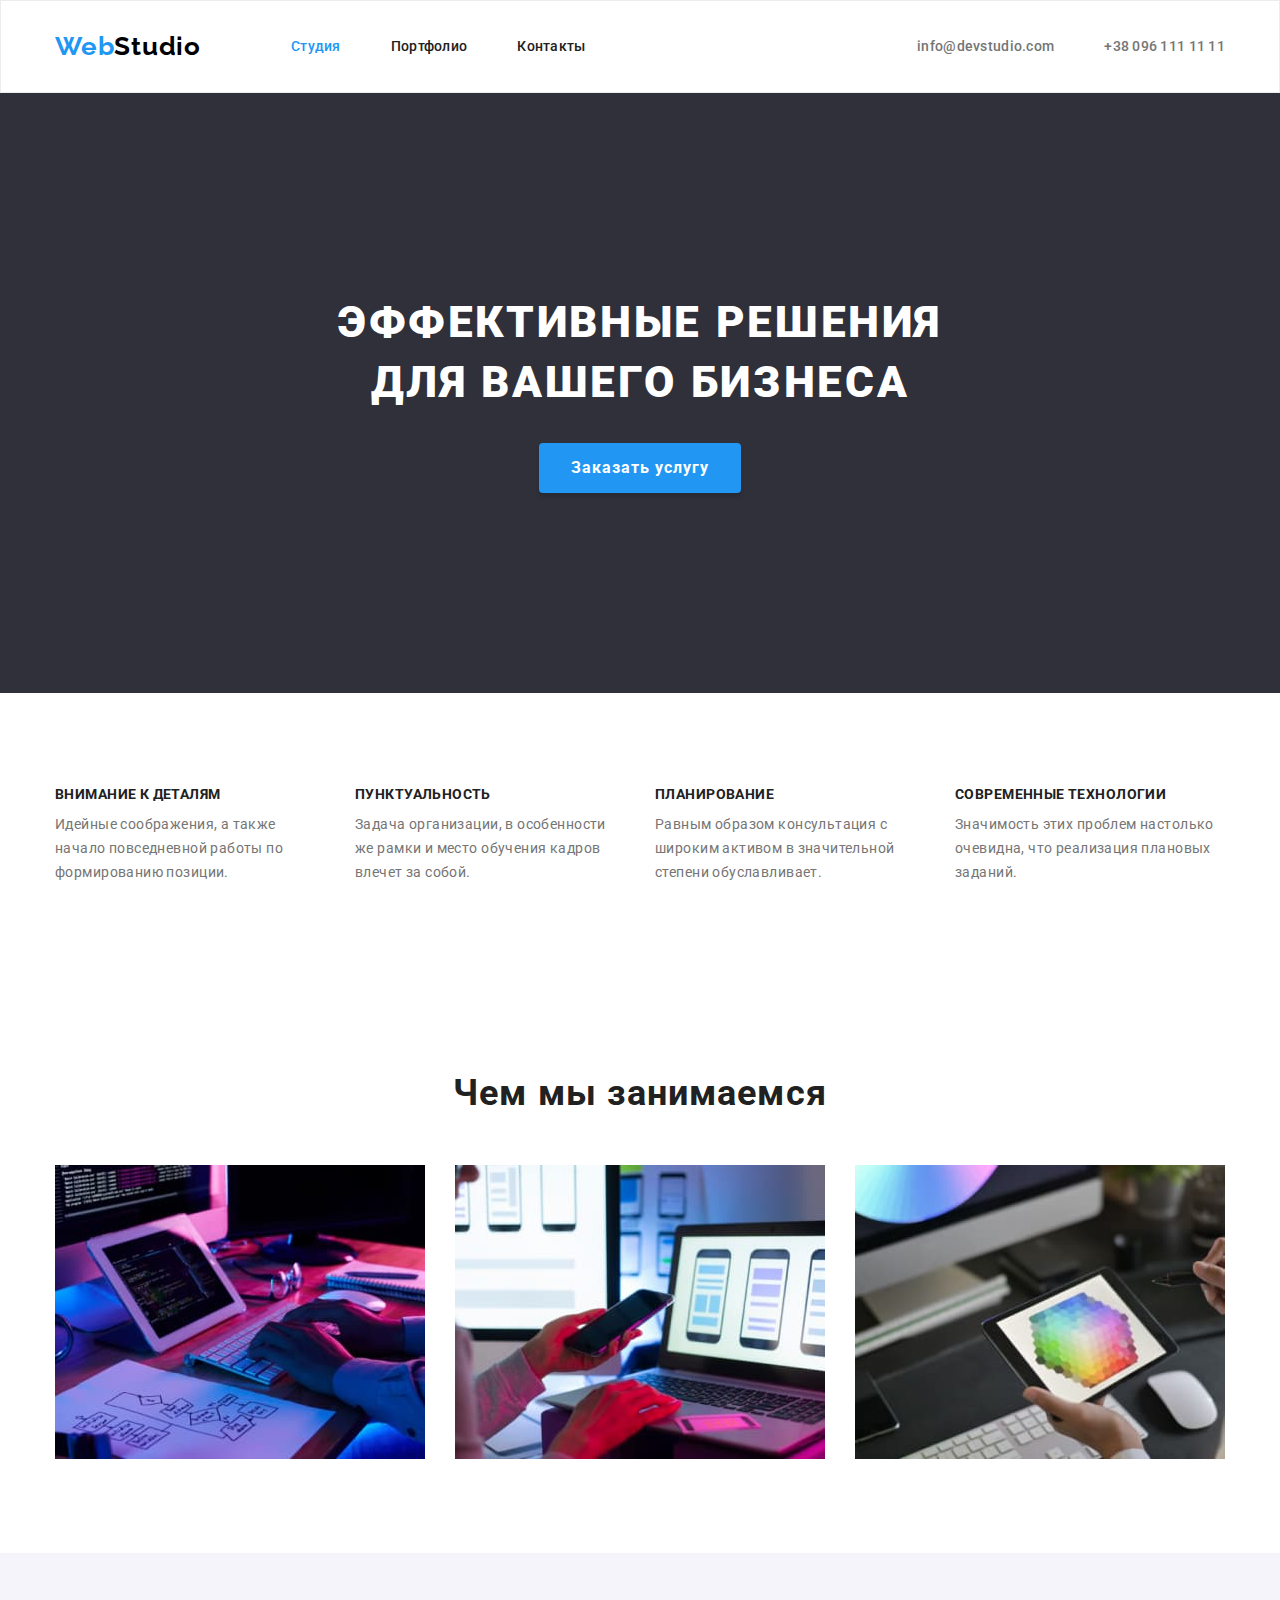
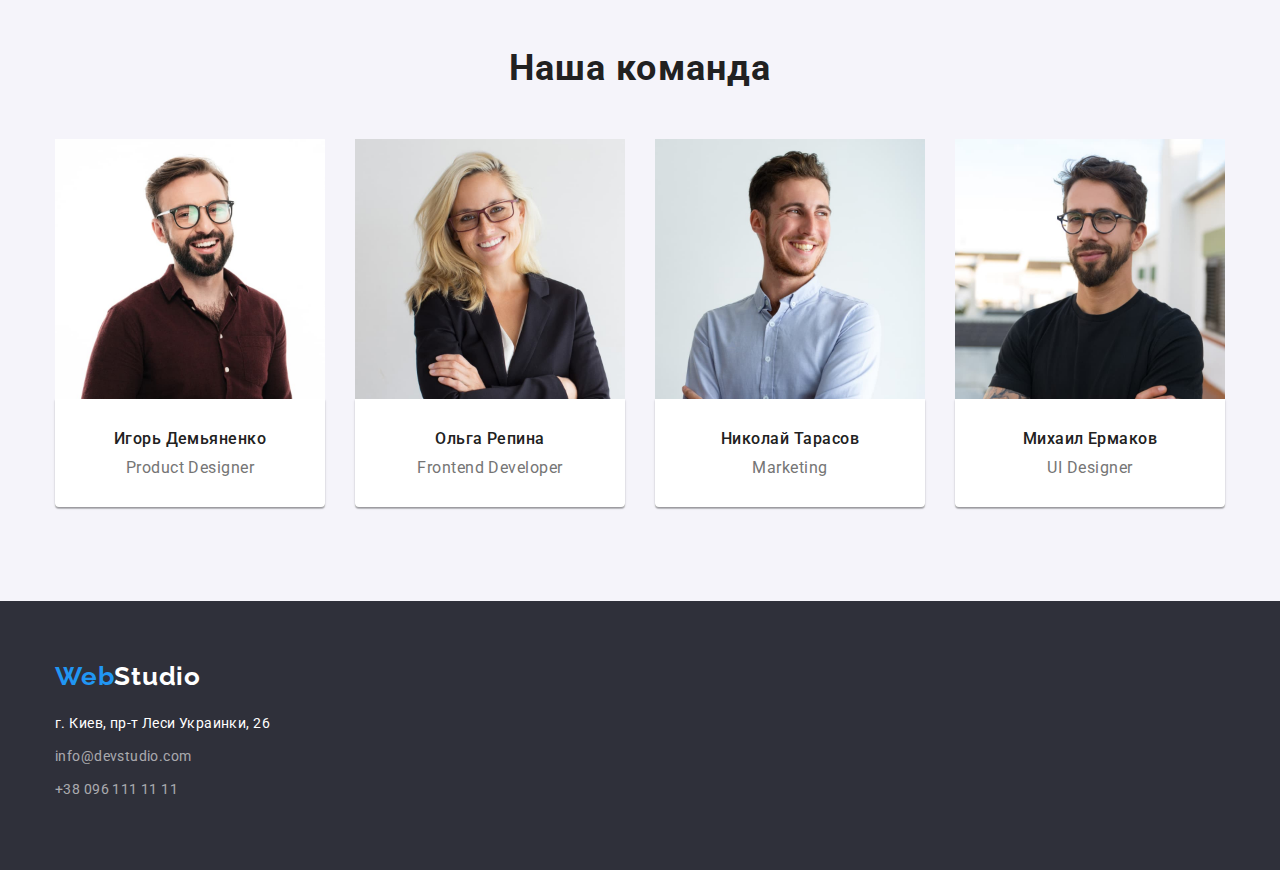
==== commit aafa5cc2: "Добавляет паддинг у футер" ====
--- a/index.html
+++ b/index.html
@@ -111,7 +111,7 @@
         </section>
     </main>
    <!-- ===FOOTER=== -->
-   <footer class="footer section">
+   <footer class="footer">
         <div class="container">
             <a href="./index.html" class="logo-web">Web<span class="logo-studio-footer">Studio</span></a>
             <address class="address">
--- a/css/style.css
+++ b/css/style.css
@@ -180,6 +180,9 @@
 .features-container .item:not(:last-child) {
     margin-right: 30px;
 }
+.features-container .item {
+    width: 270px;
+}
 .features .features-list {
     padding-bottom: 10px;
     font-weight: 700;
@@ -261,7 +264,10 @@
 }
 
 /* <!-- ===FOOTER=== --> */
-.footer {
+
+footer {
+    padding-top: 60px;
+    padding-bottom: 60px;
     background-color: var(--footer-background-color);
 }
 .logo-web {
@@ -282,8 +288,13 @@
     line-height: 1.19;
     letter-spacing: 0.03em;
 }
-
+.address {
+    display: block;
+    margin-top: 20px;
+}
 .address .address-office {
+    display: block;
+    margin-bottom: 9px;
     font-style: normal;
     font-weight: 400;
     font-size: 14px;
@@ -292,6 +303,8 @@
     color: var(--primary-background-color);
     }
 .address .contacts-footer {
+    display: block;
+    margin-bottom: 9px;
     font-style: normal;
     font-weight: 400;
     font-size: 14px;
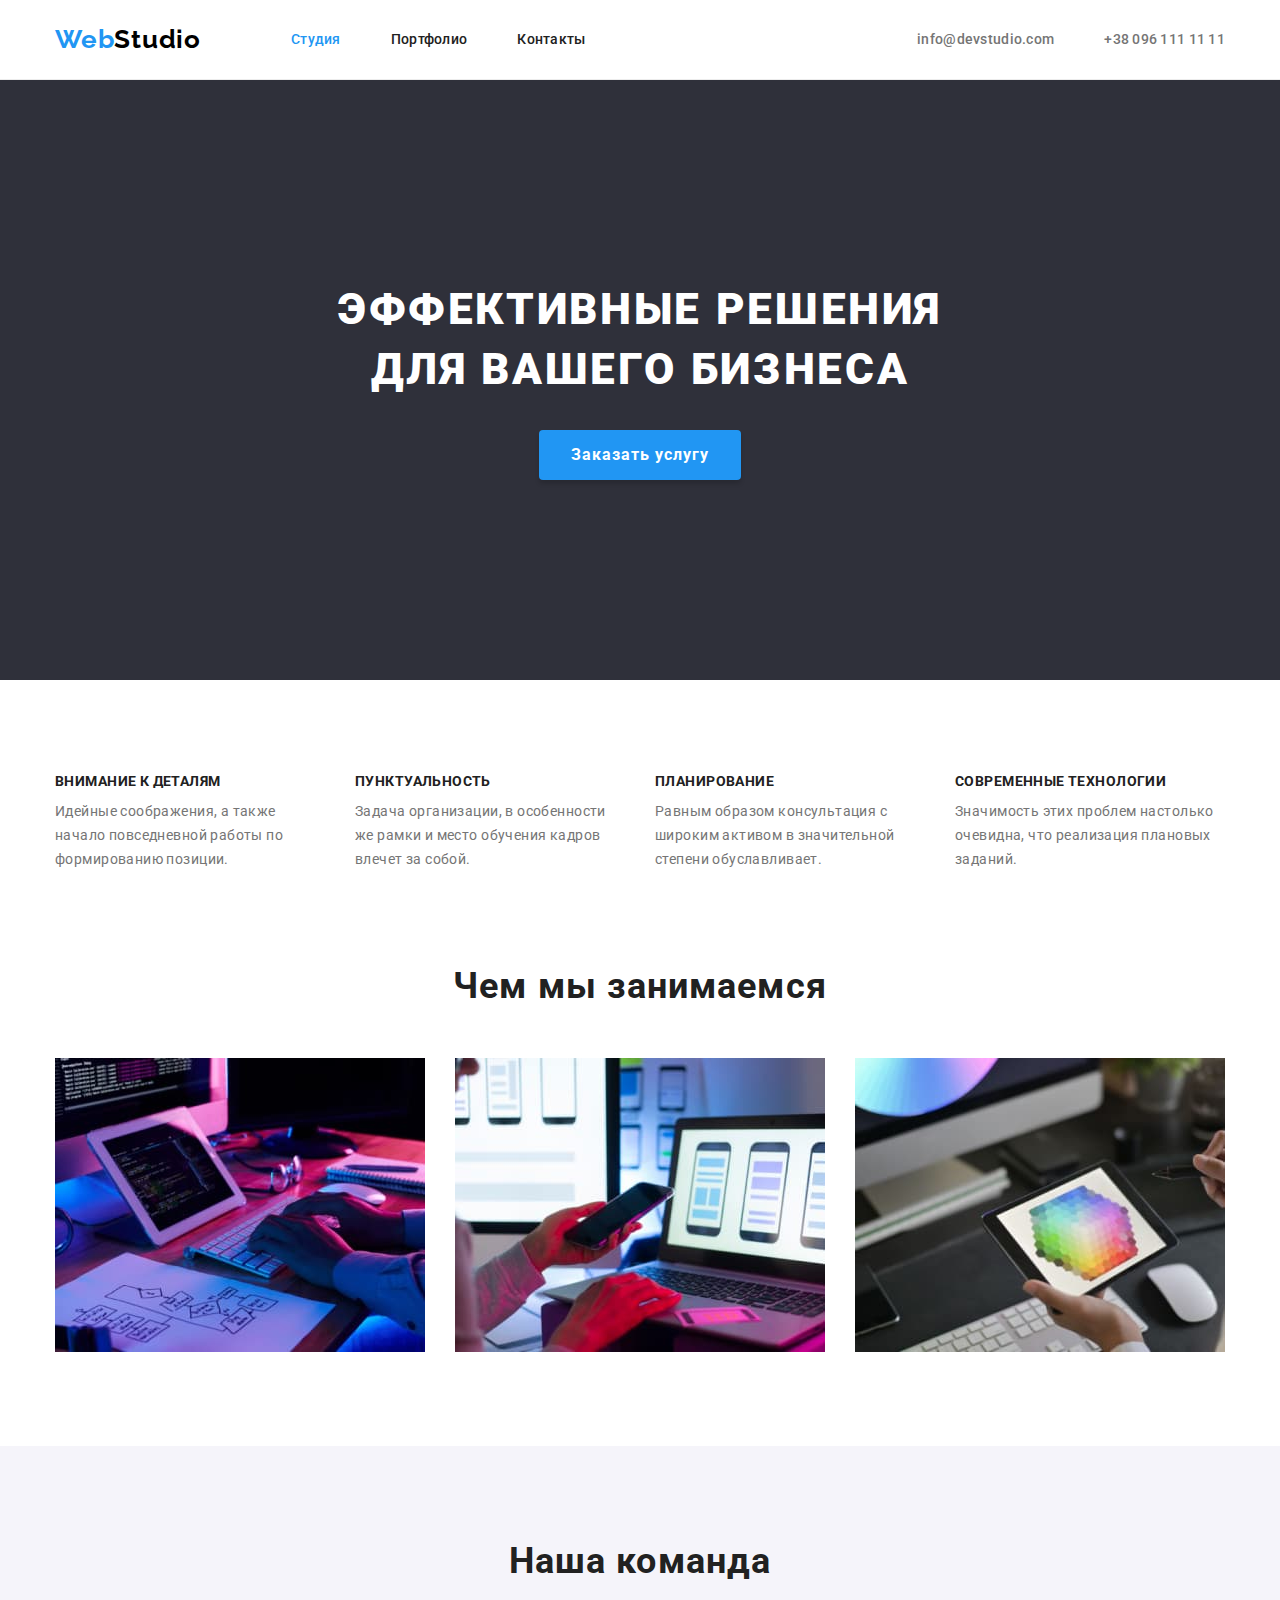
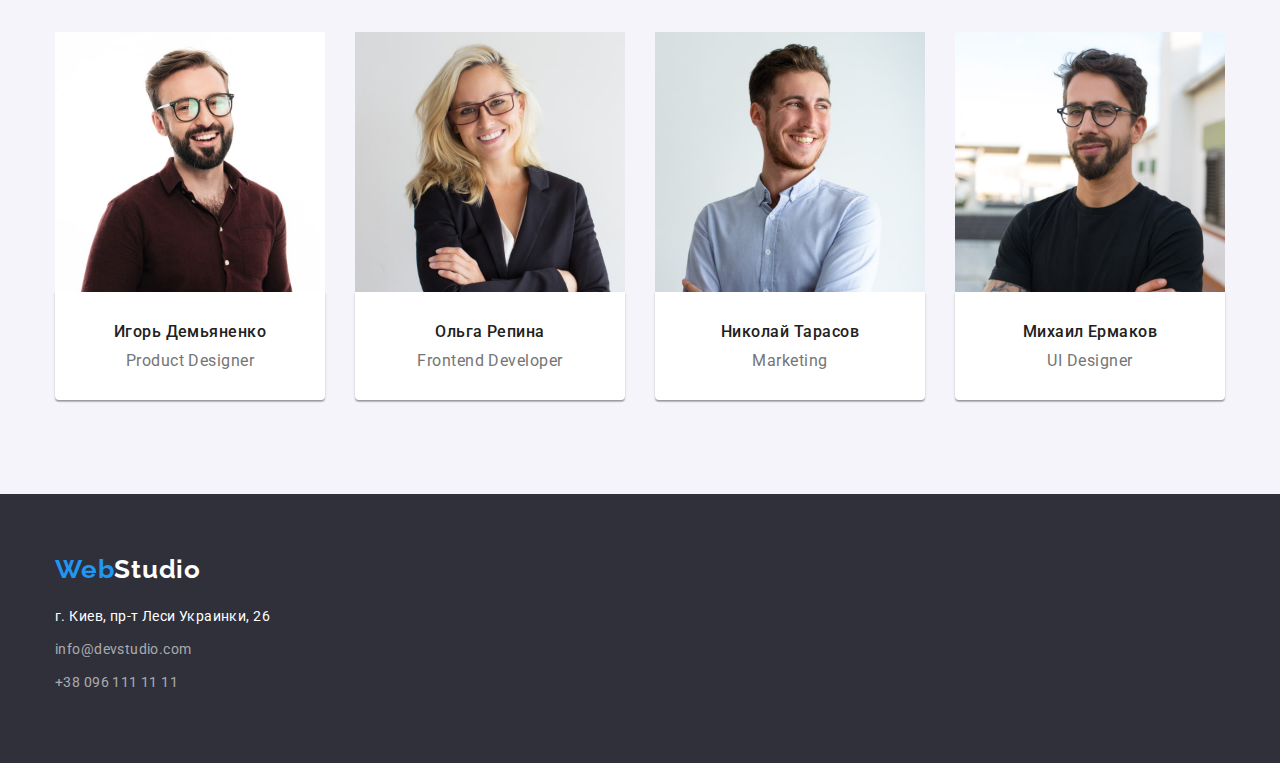
==== commit dac40915: "Исправляет паддинг и маржин" ====
--- a/index.html
+++ b/index.html
@@ -40,7 +40,7 @@
             </div>
         </section>
         <!-- ===FEATURES=== -->
-        <section class="features section">
+        <section class="features features-section">
             <div class="container">
                 <ul class="features-container list">
                     <li class="item">
--- a/css/style.css
+++ b/css/style.css
@@ -59,9 +59,9 @@
     align-items: center;
 }
 header {
-    padding-top: 30px;
-    padding-bottom: 30px;
-    border: 1px solid var(--shadows-color);
+    padding-top: 24px;
+    padding-bottom: 24px;
+    border-bottom: 1px solid var(--shadows-color);
 }
         /* LOGO */
 .logo {
@@ -183,6 +183,9 @@
 .features-container .item {
     width: 270px;
 }
+.features-section {
+    padding-top: 94px;
+}
 .features .features-list {
     padding-bottom: 10px;
     font-weight: 700;
@@ -208,7 +211,7 @@
     margin-right: 30px;
 }
 .work .work-title {
-    padding-bottom: 50px;
+    margin-bottom: 50px;
     font-weight: 700;
     font-size: 36px;
     line-height: 1.17;
@@ -355,7 +358,7 @@
     display: flex;
     flex-wrap: wrap;
     gap: 30px;
-    padding-top: 50px;  
+    margin-top: 50px;  
 }
 .sub-menu .sub-menu-card {
     border-bottom: 1px solid #EEEEEE;
